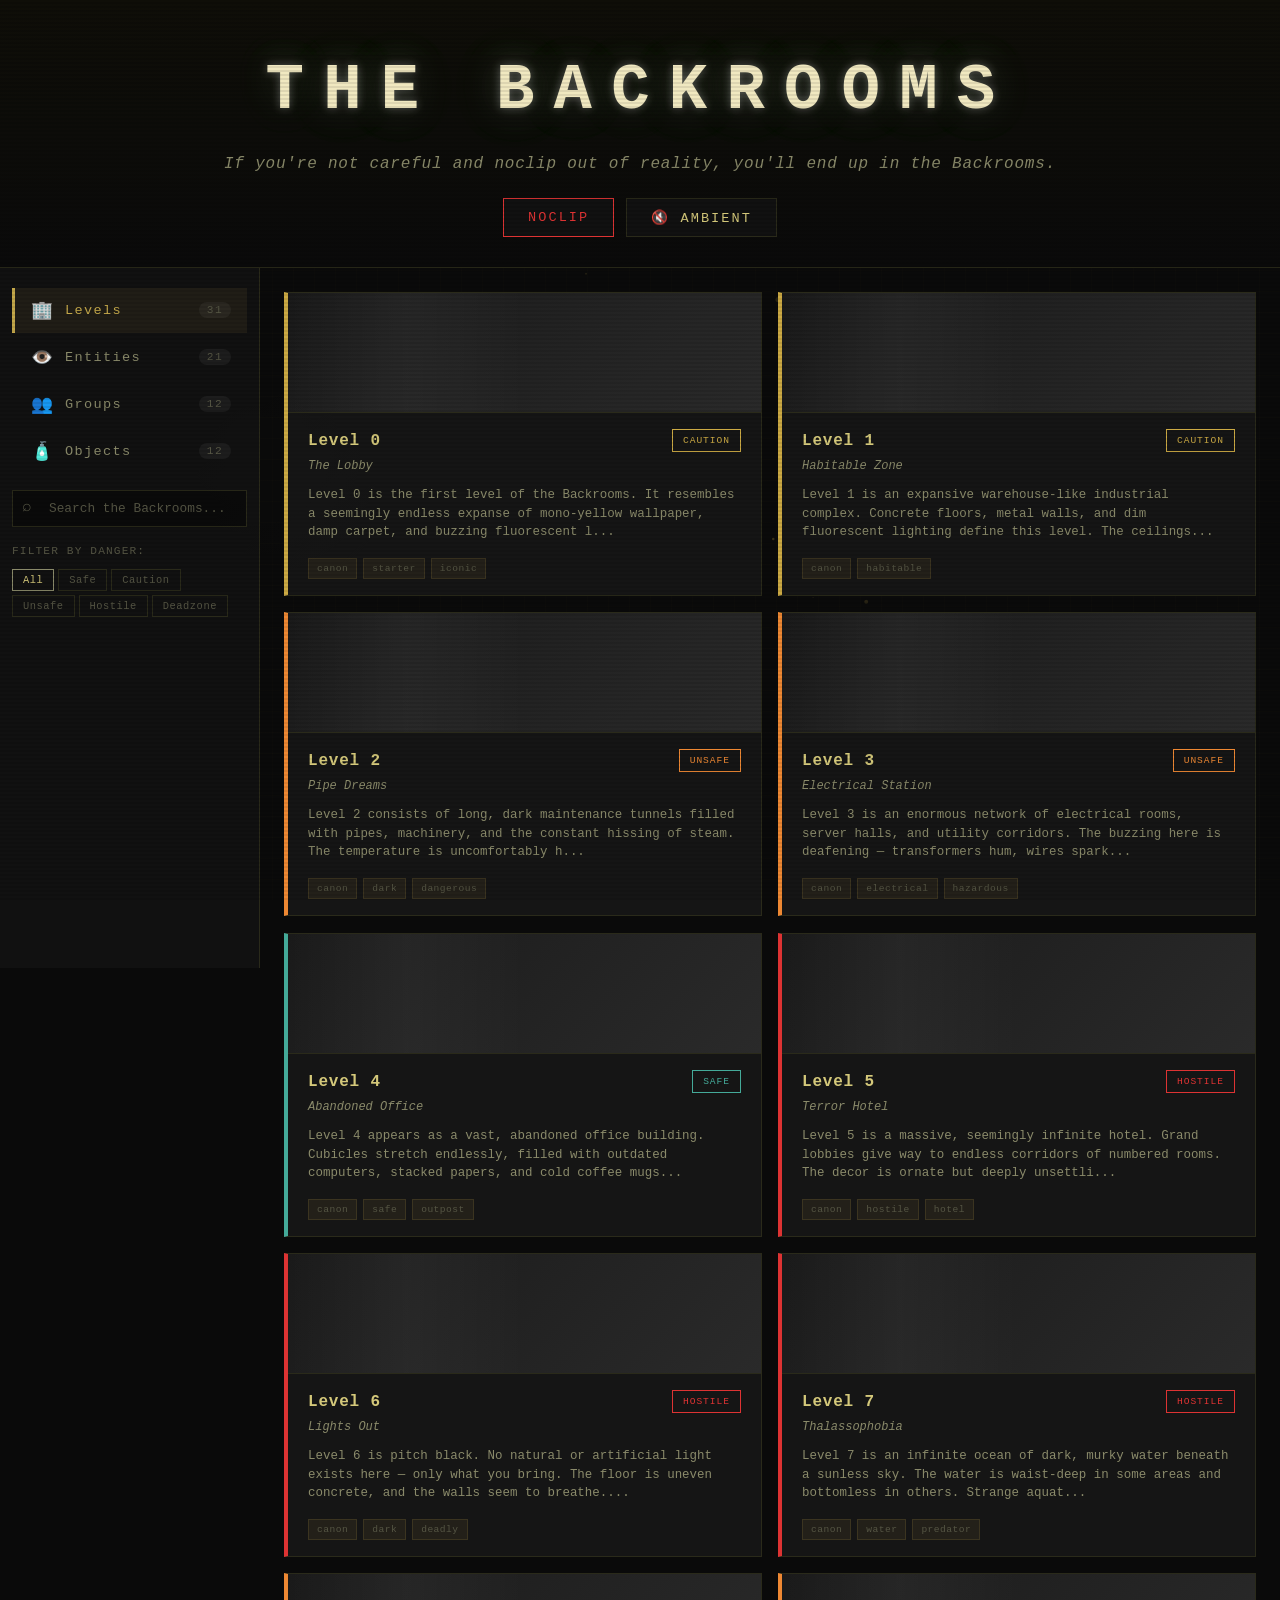
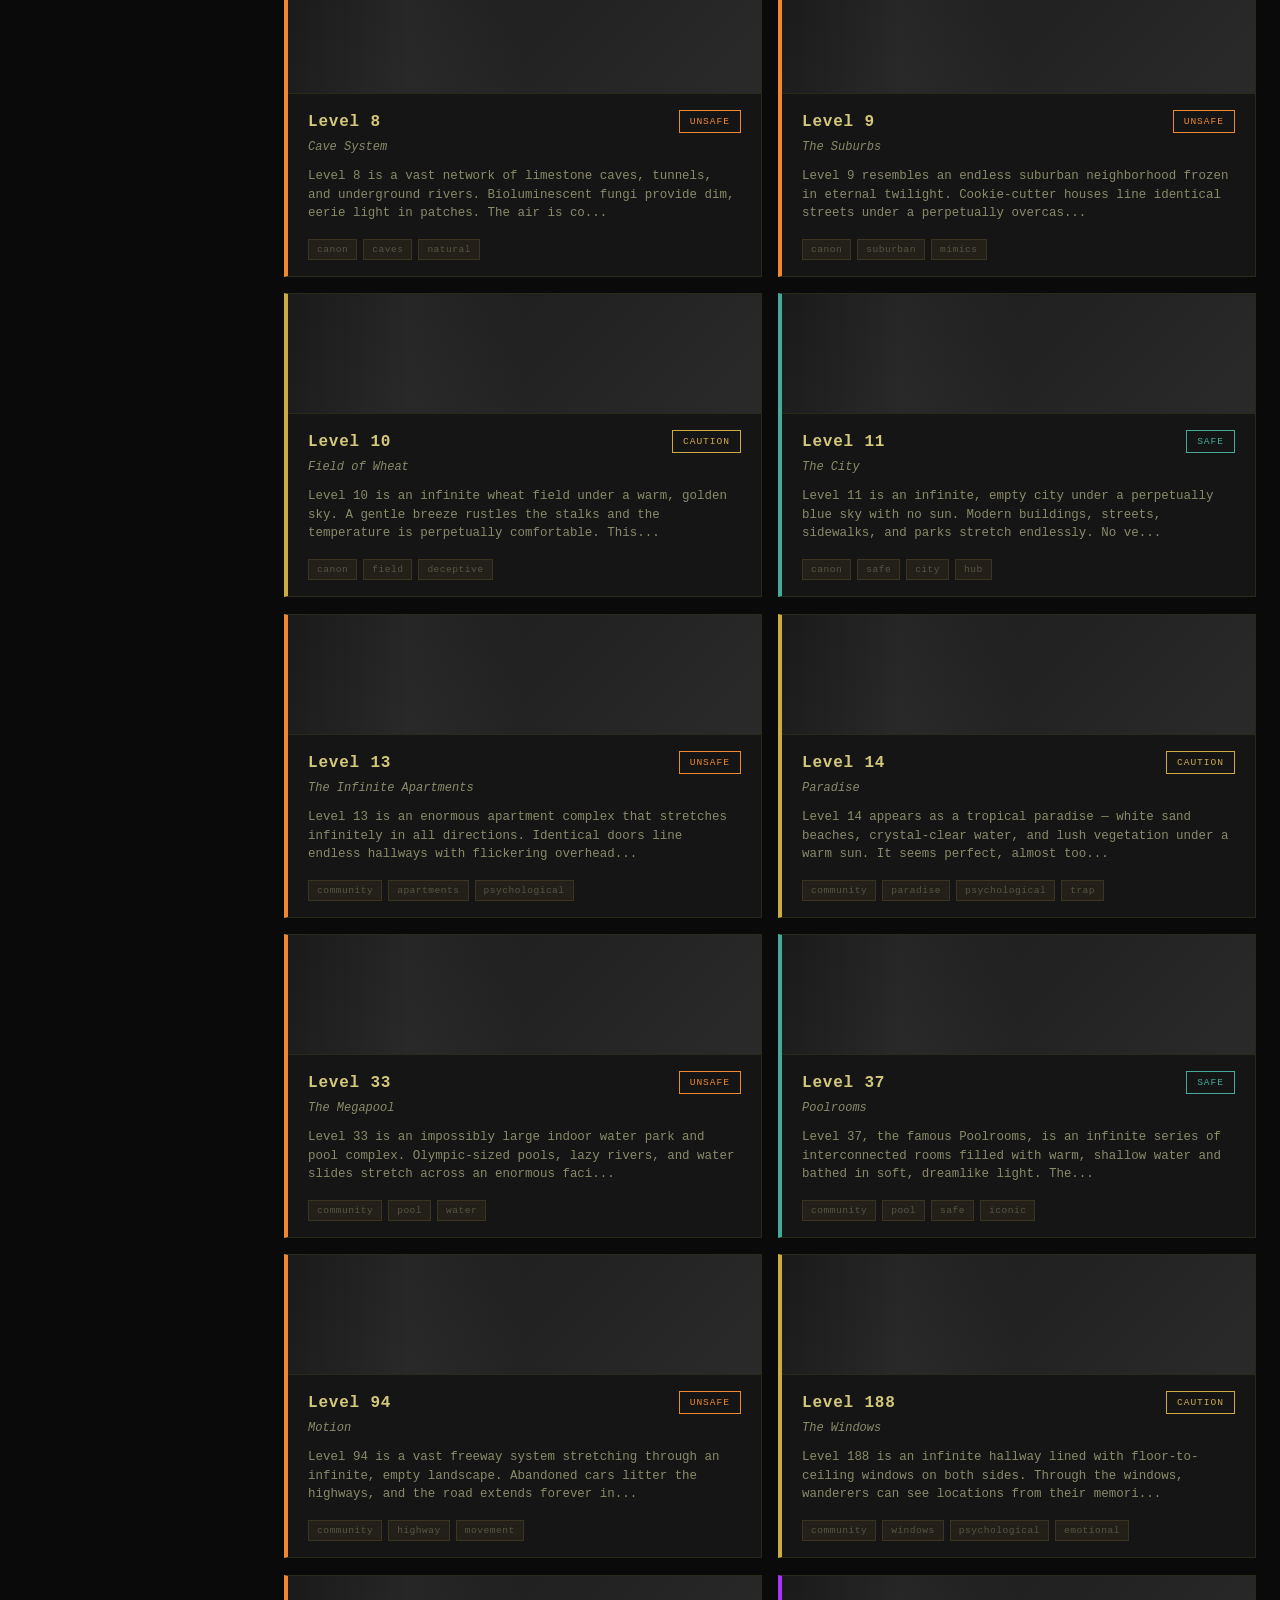
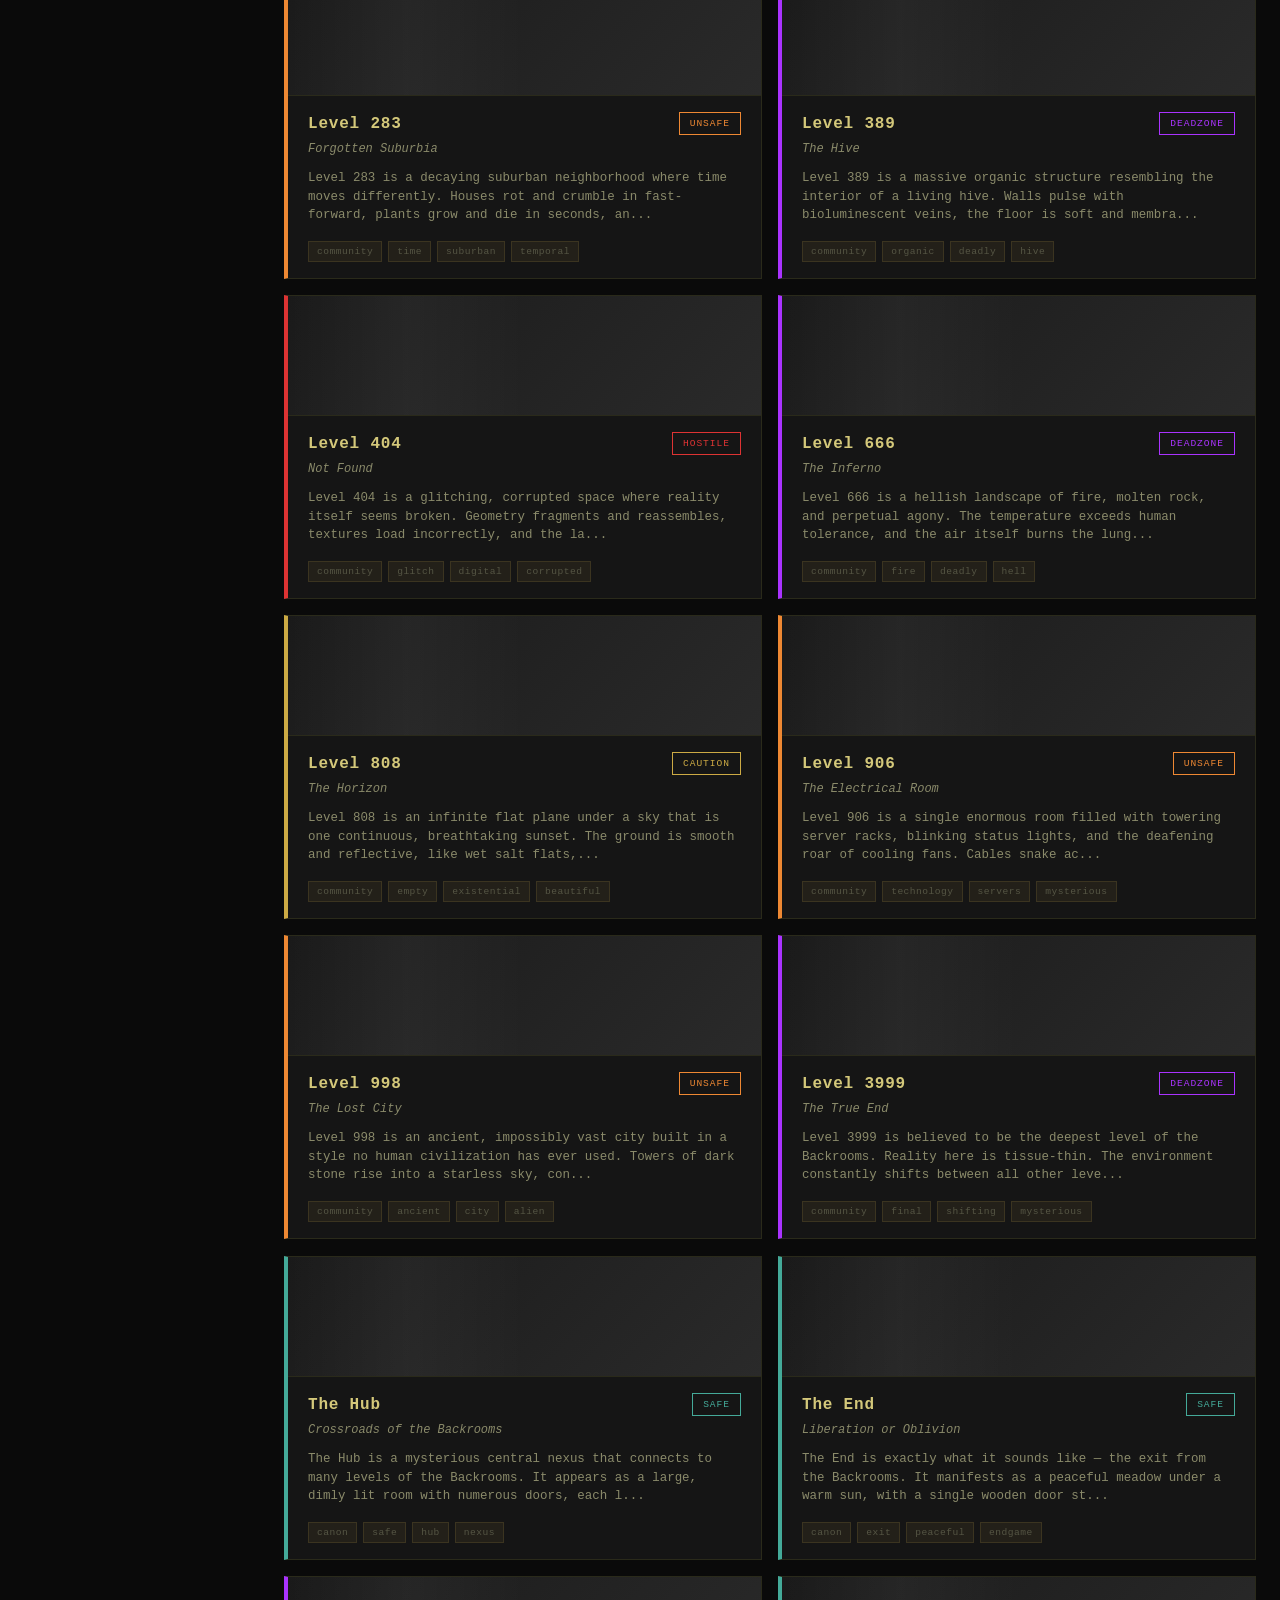
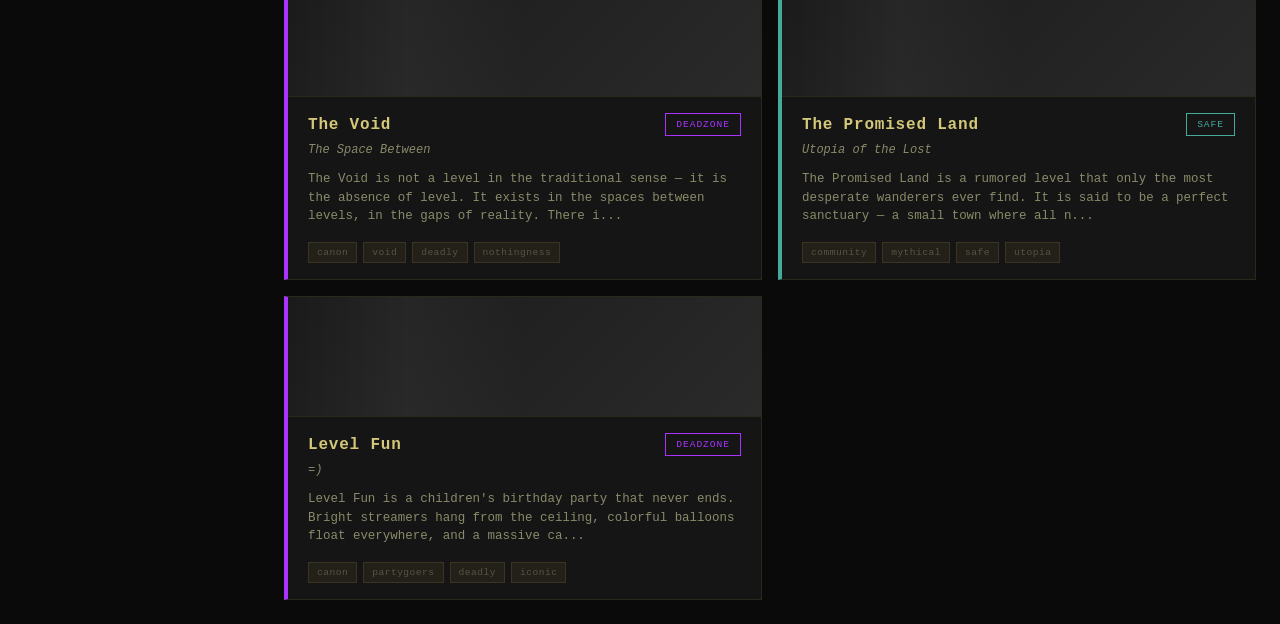
==== index.html @ 87005c2a "Add files via upload" ====
<!DOCTYPE html>
<html lang="en">
<head>
  <meta charset="UTF-8">
  <meta name="viewport" content="width=device-width, initial-scale=1.0">
  <title>THE BACKROOMS — Interactive Lore Archive</title>
  <link rel="stylesheet" href="styles.css">
  <link rel="icon" href="data:image/svg+xml,<svg xmlns='http://www.w3.org/2000/svg' viewBox='0 0 100 100'><text y='.9em' font-size='90'>🚪</text></svg>">
</head>
<body>

  <!-- VHS Overlay -->
  <div id="vhs-overlay">
    <div class="scanlines"></div>
    <div class="vhs-noise"></div>
  </div>

  <!-- Dust Particle Canvas -->
  <canvas id="dust-canvas"></canvas>

  <!-- Header -->
  <header id="main-header">
    <div class="header-content">
      <h1 class="flicker glitch-text" data-text="THE BACKROOMS">THE BACKROOMS</h1>
      <p class="subtitle">If you're not careful and noclip out of reality, you'll end up in the Backrooms.</p>
      <div class="header-actions">
        <button id="noclip-btn" title="Noclip to a random level">
          <span class="btn-glitch" data-text="NOCLIP">NOCLIP</span>
        </button>
        <button id="audio-toggle" title="Toggle ambient hum">
          <span id="audio-icon">🔇</span> AMBIENT
        </button>
      </div>
    </div>
  </header>

  <!-- App Container -->
  <div id="app-container">

    <!-- Sidebar Navigation -->
    <nav id="sidebar">
      <div class="nav-tabs">
        <button class="tab-btn active" data-tab="levels">
          <span class="tab-icon">🏢</span>
          <span class="tab-label">Levels</span>
          <span class="tab-count" id="count-levels"></span>
        </button>
        <button class="tab-btn" data-tab="entities">
          <span class="tab-icon">👁️</span>
          <span class="tab-label">Entities</span>
          <span class="tab-count" id="count-entities"></span>
        </button>
        <button class="tab-btn" data-tab="groups">
          <span class="tab-icon">👥</span>
          <span class="tab-label">Groups</span>
          <span class="tab-count" id="count-groups"></span>
        </button>
        <button class="tab-btn" data-tab="objects">
          <span class="tab-icon">🧴</span>
          <span class="tab-label">Objects</span>
          <span class="tab-count" id="count-objects"></span>
        </button>
      </div>
      <div id="search-box">
        <input type="text" placeholder="Search the Backrooms..." id="search-input" autocomplete="off">
        <div class="search-icon">⌕</div>
      </div>
      <div id="danger-filter">
        <span class="filter-label">Filter by danger:</span>
        <div class="filter-buttons">
          <button class="filter-btn active" data-danger="all">All</button>
          <button class="filter-btn safe" data-danger="1">Safe</button>
          <button class="filter-btn caution" data-danger="2">Caution</button>
          <button class="filter-btn unsafe" data-danger="3">Unsafe</button>
          <button class="filter-btn hostile" data-danger="4">Hostile</button>
          <button class="filter-btn deadzone" data-danger="5">Deadzone</button>
        </div>
      </div>
    </nav>

    <!-- Main Content -->
    <main id="content">
      <div id="list-view"></div>
      <div id="detail-view" class="hidden"></div>
    </main>

  </div>

  <!-- Noclip Overlay -->
  <div id="noclip-overlay" class="hidden">
    <div class="noclip-text">NOCLIPPING...</div>
    <div class="noclip-static"></div>
  </div>

  <script src="data.js"></script>
  <script src="app.js"></script>
</body>
</html>
---- styles.css ----
/* ============================================================
   THE BACKROOMS — Interactive Lore Archive
   ============================================================ */

/* ── CSS Variables ──────────────────────────────────────────── */
:root {
  --bg-primary: #0a0a0a;
  --bg-secondary: #111111;
  --bg-card: #151515;
  --bg-card-hover: #1a1a1a;
  --text-primary: #d4c87a;
  --text-secondary: #8a8a6a;
  --text-muted: #555544;
  --accent: #c4a84a;
  --accent-glow: #c4f0c4;
  --border: #2a2a1a;
  --danger-safe: #4a9;
  --danger-caution: #ca4;
  --danger-unsafe: #e83;
  --danger-hostile: #d33;
  --danger-deadzone: #a3f;
  --font-mono: 'Courier New', 'Lucida Console', monospace;
  --font-ui: 'Segoe UI', 'Arial', sans-serif;
  --transition-speed: 0.3s;
  --header-height: 200px;
  --sidebar-width: 260px;
}

/* ── Reset & Base ───────────────────────────────────────────── */
*, *::before, *::after {
  box-sizing: border-box;
  margin: 0;
  padding: 0;
}

html {
  scroll-behavior: smooth;
}

body {
  font-family: var(--font-mono);
  background-color: var(--bg-primary);
  color: var(--text-primary);
  min-height: 100vh;
  overflow-x: hidden;
  line-height: 1.6;
}

/* Wallpaper texture overlay */
body::before {
  content: '';
  position: fixed;
  inset: 0;
  background:
    repeating-linear-gradient(
      0deg,
      transparent,
      transparent 20px,
      rgba(196, 168, 74, 0.015) 20px,
      rgba(196, 168, 74, 0.015) 21px
    ),
    repeating-linear-gradient(
      90deg,
      transparent,
      transparent 20px,
      rgba(196, 168, 74, 0.015) 20px,
      rgba(196, 168, 74, 0.015) 21px
    );
  pointer-events: none;
  z-index: 0;
}

::selection {
  background: var(--accent);
  color: var(--bg-primary);
}

::-webkit-scrollbar {
  width: 8px;
}
::-webkit-scrollbar-track {
  background: var(--bg-primary);
}
::-webkit-scrollbar-thumb {
  background: var(--border);
  border-radius: 4px;
}
::-webkit-scrollbar-thumb:hover {
  background: var(--text-muted);
}

/* ── VHS Overlay ────────────────────────────────────────────── */
#vhs-overlay {
  position: fixed;
  inset: 0;
  z-index: 9999;
  pointer-events: none;
}

.scanlines {
  position: absolute;
  inset: 0;
  background: repeating-linear-gradient(
    transparent 0px,
    transparent 2px,
    rgba(0, 0, 0, 0.08) 2px,
    rgba(0, 0, 0, 0.08) 4px
  );
  animation: scanline-scroll 10s linear infinite;
}

@keyframes scanline-scroll {
  0% { transform: translateY(0); }
  100% { transform: translateY(4px); }
}

.vhs-noise {
  position: absolute;
  inset: 0;
  opacity: 0.03;
  background-image:
    radial-gradient(circle at 20% 50%, rgba(255,255,255,0.1) 0%, transparent 50%),
    radial-gradient(circle at 80% 20%, rgba(255,255,255,0.08) 0%, transparent 40%),
    radial-gradient(circle at 40% 80%, rgba(255,255,255,0.06) 0%, transparent 60%);
  animation: vhs-flicker 0.15s infinite alternate;
}

@keyframes vhs-flicker {
  0% { opacity: 0.02; }
  50% { opacity: 0.04; }
  100% { opacity: 0.015; }
}

/* ── Dust Particle Canvas ───────────────────────────────────── */
#dust-canvas {
  position: fixed;
  inset: 0;
  z-index: 2;
  pointer-events: none;
  width: 100vw;
  height: 100vh;
}

/* ── Header ─────────────────────────────────────────────────── */
#main-header {
  position: relative;
  z-index: 10;
  padding: 40px 30px 30px;
  text-align: center;
  background: linear-gradient(180deg, #0f0e08 0%, var(--bg-primary) 100%);
  border-bottom: 1px solid var(--border);
}

.header-content {
  max-width: 900px;
  margin: 0 auto;
}

#main-header h1 {
  font-family: var(--font-mono);
  font-size: clamp(2rem, 6vw, 4rem);
  font-weight: 900;
  letter-spacing: 0.3em;
  color: #f0e8c0;
  text-shadow:
    0 0 10px rgba(255, 255, 255, 0.3),
    0 0 40px rgba(196, 240, 196, 0.2),
    0 0 80px rgba(136, 255, 136, 0.1);
  margin-bottom: 10px;
  position: relative;
}

/* Fluorescent flicker */
.flicker {
  animation: fluorescent-flicker 4s infinite;
}

@keyframes fluorescent-flicker {
  0%, 19%, 21%, 23%, 25%, 54%, 56%, 100% { opacity: 1; }
  20%, 24%, 55% { opacity: 0.7; }
}

/* Glitch text effect */
.glitch-text::before,
.glitch-text::after {
  content: attr(data-text);
  position: absolute;
  left: 0;
  top: 0;
  width: 100%;
  overflow: hidden;
  pointer-events: none;
}

.glitch-text::before {
  color: #ff0040;
  animation: glitch-1 3s infinite linear alternate-reverse;
  clip-path: inset(0 0 85% 0);
}

.glitch-text::after {
  color: #00ffff;
  animation: glitch-2 2.5s infinite linear alternate-reverse;
  clip-path: inset(85% 0 0 0);
}

@keyframes glitch-1 {
  0%, 95% { transform: translateX(0); }
  96% { transform: translateX(-3px); }
  97% { transform: translateX(2px); }
  98% { transform: translateX(-1px); }
  99% { transform: translateX(3px); }
  100% { transform: translateX(0); }
}

@keyframes glitch-2 {
  0%, 95% { transform: translateX(0); }
  96% { transform: translateX(3px); }
  97% { transform: translateX(-2px); }
  98% { transform: translateX(1px); }
  99% { transform: translateX(-3px); }
  100% { transform: translateX(0); }
}

.subtitle {
  font-size: clamp(0.75rem, 2vw, 1rem);
  color: var(--text-secondary);
  font-style: italic;
  margin-bottom: 20px;
  letter-spacing: 0.05em;
}

.header-actions {
  display: flex;
  gap: 12px;
  justify-content: center;
  flex-wrap: wrap;
}

.header-actions button {
  font-family: var(--font-mono);
  font-size: 0.85rem;
  padding: 10px 24px;
  border: 1px solid var(--border);
  background: var(--bg-secondary);
  color: var(--text-primary);
  cursor: pointer;
  letter-spacing: 0.15em;
  transition: all var(--transition-speed);
  position: relative;
  overflow: hidden;
}

.header-actions button:hover {
  border-color: var(--accent);
  background: rgba(196, 168, 74, 0.1);
  text-shadow: 0 0 8px var(--accent);
}

#noclip-btn {
  border-color: var(--danger-hostile) !important;
  color: var(--danger-hostile) !important;
}

#noclip-btn:hover {
  background: rgba(221, 51, 51, 0.15) !important;
  text-shadow: 0 0 12px var(--danger-hostile) !important;
  box-shadow: 0 0 20px rgba(221, 51, 51, 0.2);
}

.btn-glitch {
  position: relative;
  display: inline-block;
}

#audio-toggle.active {
  border-color: var(--accent-glow);
  color: var(--accent-glow);
}

/* ── App Container ──────────────────────────────────────────── */
#app-container {
  display: flex;
  position: relative;
  z-index: 5;
  min-height: calc(100vh - var(--header-height));
}

/* ── Sidebar ────────────────────────────────────────────────── */
#sidebar {
  width: var(--sidebar-width);
  min-width: var(--sidebar-width);
  background: var(--bg-secondary);
  border-right: 1px solid var(--border);
  padding: 20px 0;
  position: sticky;
  top: 0;
  height: calc(100vh - var(--header-height));
  overflow-y: auto;
  display: flex;
  flex-direction: column;
  gap: 16px;
}

.nav-tabs {
  display: flex;
  flex-direction: column;
  gap: 2px;
  padding: 0 12px;
}

.tab-btn {
  display: flex;
  align-items: center;
  gap: 10px;
  width: 100%;
  padding: 12px 16px;
  border: none;
  background: transparent;
  color: var(--text-secondary);
  font-family: var(--font-mono);
  font-size: 0.85rem;
  cursor: pointer;
  letter-spacing: 0.1em;
  transition: all var(--transition-speed);
  border-left: 3px solid transparent;
  text-align: left;
}

.tab-btn:hover {
  color: var(--text-primary);
  background: rgba(196, 168, 74, 0.05);
}

.tab-btn.active {
  color: var(--accent);
  border-left-color: var(--accent);
  background: rgba(196, 168, 74, 0.08);
}

.tab-icon {
  font-size: 1.1rem;
  width: 24px;
  text-align: center;
}

.tab-label {
  flex: 1;
}

.tab-count {
  font-size: 0.7rem;
  color: var(--text-muted);
  background: rgba(255, 255, 255, 0.05);
  padding: 2px 8px;
  border-radius: 10px;
}

/* Search */
#search-box {
  position: relative;
  padding: 0 12px;
}

#search-input {
  width: 100%;
  padding: 10px 14px 10px 36px;
  background: var(--bg-primary);
  border: 1px solid var(--border);
  color: var(--text-primary);
  font-family: var(--font-mono);
  font-size: 0.8rem;
  outline: none;
  transition: border-color var(--transition-speed);
}

#search-input::placeholder {
  color: var(--text-muted);
}

#search-input:focus {
  border-color: var(--accent);
}

.search-icon {
  position: absolute;
  left: 22px;
  top: 50%;
  transform: translateY(-50%);
  color: var(--text-muted);
  font-size: 1rem;
  pointer-events: none;
}

/* Danger Filter */
#danger-filter {
  padding: 0 12px;
}

.filter-label {
  display: block;
  font-size: 0.7rem;
  color: var(--text-muted);
  margin-bottom: 8px;
  letter-spacing: 0.1em;
  text-transform: uppercase;
}

.filter-buttons {
  display: flex;
  flex-wrap: wrap;
  gap: 4px;
}

.filter-btn {
  padding: 4px 10px;
  border: 1px solid var(--border);
  background: transparent;
  color: var(--text-muted);
  font-family: var(--font-mono);
  font-size: 0.65rem;
  cursor: pointer;
  letter-spacing: 0.05em;
  transition: all var(--transition-speed);
}

.filter-btn:hover, .filter-btn.active {
  color: var(--text-primary);
  border-color: var(--text-secondary);
}

.filter-btn.safe.active, .filter-btn.safe:hover { border-color: var(--danger-safe); color: var(--danger-safe); }
.filter-btn.caution.active, .filter-btn.caution:hover { border-color: var(--danger-caution); color: var(--danger-caution); }
.filter-btn.unsafe.active, .filter-btn.unsafe:hover { border-color: var(--danger-unsafe); color: var(--danger-unsafe); }
.filter-btn.hostile.active, .filter-btn.hostile:hover { border-color: var(--danger-hostile); color: var(--danger-hostile); }
.filter-btn.deadzone.active, .filter-btn.deadzone:hover { border-color: var(--danger-deadzone); color: var(--danger-deadzone); }

/* ── Main Content ───────────────────────────────────────────── */
#content {
  flex: 1;
  padding: 24px;
  position: relative;
  min-height: calc(100vh - var(--header-height));
}

/* ── List View (Card Grid) ──────────────────────────────────── */
#list-view {
  display: grid;
  grid-template-columns: repeat(auto-fill, minmax(320px, 1fr));
  gap: 16px;
  animation: fadeIn 0.4s ease;
}

@keyframes fadeIn {
  from { opacity: 0; transform: translateY(10px); }
  to { opacity: 1; transform: translateY(0); }
}

/* ── Cards ──────────────────────────────────────────────────── */
.card {
  background: var(--bg-card);
  border: 1px solid var(--border);
  border-left: 4px solid var(--card-danger-color, var(--text-muted));
  padding: 0;
  cursor: pointer;
  transition: all var(--transition-speed);
  position: relative;
  overflow: hidden;
}

.card .card-header,
.card .card-excerpt,
.card .card-tags {
  padding-left: 20px;
  padding-right: 20px;
}

.card .card-header {
  padding-top: 16px;
}

.card .card-tags {
  padding-bottom: 16px;
}

.card .card-excerpt {
  padding-bottom: 4px;
}

/* When card has no tags, excerpt needs bottom padding */
.card .card-excerpt:last-child {
  padding-bottom: 16px;
}

.card::before {
  content: '';
  position: absolute;
  inset: 0;
  background: linear-gradient(135deg, rgba(196,168,74,0.03) 0%, transparent 50%);
  opacity: 0;
  transition: opacity var(--transition-speed);
}

.card:hover {
  background: var(--bg-card-hover);
  border-color: var(--card-danger-color, var(--text-muted));
  transform: translateY(-2px);
  box-shadow: 0 4px 20px rgba(0, 0, 0, 0.4);
}

.card:hover::before {
  opacity: 1;
}

/* Card corruption hover effect */
.card:hover .card-title {
  animation: text-corrupt 0.3s steps(2);
}

@keyframes text-corrupt {
  0%, 100% { transform: none; filter: none; }
  25% { transform: translateX(2px); filter: hue-rotate(90deg); }
  50% { transform: translateX(-1px); filter: hue-rotate(180deg); }
  75% { transform: translateX(1px); filter: hue-rotate(270deg); }
}

.card-header {
  display: flex;
  justify-content: space-between;
  align-items: flex-start;
  margin-bottom: 10px;
  gap: 10px;
}

.card-title {
  font-size: 1rem;
  font-weight: bold;
  color: var(--text-primary);
  letter-spacing: 0.05em;
}

.card-subtitle {
  font-size: 0.75rem;
  color: var(--text-secondary);
  margin-top: 2px;
  font-style: italic;
}

.danger-badge {
  font-size: 0.6rem;
  padding: 3px 10px;
  border: 1px solid;
  letter-spacing: 0.1em;
  text-transform: uppercase;
  white-space: nowrap;
  font-family: var(--font-mono);
}

.danger-1 .danger-badge, .badge-safe { border-color: var(--danger-safe); color: var(--danger-safe); }
.danger-2 .danger-badge, .badge-caution { border-color: var(--danger-caution); color: var(--danger-caution); }
.danger-3 .danger-badge, .badge-unsafe { border-color: var(--danger-unsafe); color: var(--danger-unsafe); }
.danger-4 .danger-badge, .badge-hostile { border-color: var(--danger-hostile); color: var(--danger-hostile); }
.danger-5 .danger-badge, .badge-deadzone { border-color: var(--danger-deadzone); color: var(--danger-deadzone); }

.card-excerpt {
  font-size: 0.78rem;
  color: var(--text-secondary);
  line-height: 1.5;
  display: -webkit-box;
  -webkit-line-clamp: 3;
  -webkit-box-orient: vertical;
  overflow: hidden;
}

.card-tags {
  display: flex;
  flex-wrap: wrap;
  gap: 6px;
  margin-top: 12px;
}

.tag {
  font-size: 0.6rem;
  padding: 2px 8px;
  background: rgba(196, 168, 74, 0.08);
  color: var(--text-muted);
  border: 1px solid rgba(196, 168, 74, 0.15);
  letter-spacing: 0.05em;
}

/* Card danger color variables */
.card.danger-1 { --card-danger-color: var(--danger-safe); }
.card.danger-2 { --card-danger-color: var(--danger-caution); }
.card.danger-3 { --card-danger-color: var(--danger-unsafe); }
.card.danger-4 { --card-danger-color: var(--danger-hostile); }
.card.danger-5 { --card-danger-color: var(--danger-deadzone); }

/* ── Detail View ────────────────────────────────────────────── */
#detail-view {
  max-width: 800px;
  animation: fadeIn 0.4s ease;
}

.detail-back {
  display: inline-flex;
  align-items: center;
  gap: 8px;
  padding: 8px 16px;
  border: 1px solid var(--border);
  background: transparent;
  color: var(--text-secondary);
  font-family: var(--font-mono);
  font-size: 0.8rem;
  cursor: pointer;
  letter-spacing: 0.1em;
  transition: all var(--transition-speed);
  margin-bottom: 24px;
}

.detail-back:hover {
  color: var(--text-primary);
  border-color: var(--accent);
}

.detail-header {
  margin-bottom: 30px;
  padding-bottom: 20px;
  border-bottom: 1px solid var(--border);
}

.detail-title {
  font-size: clamp(1.5rem, 4vw, 2.5rem);
  font-weight: 900;
  letter-spacing: 0.1em;
  color: #f0e8c0;
  text-shadow: 0 0 20px rgba(196, 168, 74, 0.3);
  margin-bottom: 4px;
}

.detail-subtitle {
  font-size: 1.1rem;
  color: var(--text-secondary);
  font-style: italic;
  margin-bottom: 12px;
}

.detail-meta {
  display: flex;
  flex-wrap: wrap;
  gap: 12px;
  align-items: center;
}

.detail-danger-bar {
  height: 4px;
  border-radius: 2px;
  margin-top: 16px;
  transition: width 0.6s ease;
}

.detail-danger-bar.danger-1 { width: 20%; background: var(--danger-safe); box-shadow: 0 0 10px var(--danger-safe); }
.detail-danger-bar.danger-2 { width: 40%; background: var(--danger-caution); box-shadow: 0 0 10px var(--danger-caution); }
.detail-danger-bar.danger-3 { width: 60%; background: var(--danger-unsafe); box-shadow: 0 0 10px var(--danger-unsafe); }
.detail-danger-bar.danger-4 { width: 80%; background: var(--danger-hostile); box-shadow: 0 0 10px var(--danger-hostile); }
.detail-danger-bar.danger-5 { width: 100%; background: var(--danger-deadzone); box-shadow: 0 0 10px var(--danger-deadzone); }

.detail-section {
  margin-bottom: 28px;
}

.detail-section-title {
  font-size: 0.8rem;
  color: var(--accent);
  letter-spacing: 0.2em;
  text-transform: uppercase;
  margin-bottom: 12px;
  padding-bottom: 6px;
  border-bottom: 1px solid rgba(196, 168, 74, 0.2);
}

.detail-description {
  font-size: 0.9rem;
  line-height: 1.8;
  color: var(--text-primary);
}

.detail-tips {
  list-style: none;
  padding: 0;
}

.detail-tips li {
  padding: 8px 0 8px 24px;
  position: relative;
  font-size: 0.85rem;
  color: var(--text-secondary);
  border-bottom: 1px solid rgba(42, 42, 26, 0.5);
}

.detail-tips li:last-child {
  border-bottom: none;
}

.detail-tips li::before {
  content: '>';
  position: absolute;
  left: 6px;
  color: var(--accent);
  font-weight: bold;
}

/* Connection chips */
.connection-list {
  display: flex;
  flex-wrap: wrap;
  gap: 8px;
}

.connection-chip {
  padding: 6px 16px;
  border: 1px solid var(--border);
  background: rgba(196, 168, 74, 0.05);
  color: var(--text-primary);
  font-family: var(--font-mono);
  font-size: 0.78rem;
  cursor: pointer;
  transition: all var(--transition-speed);
  letter-spacing: 0.05em;
}

.connection-chip:hover {
  border-color: var(--accent);
  background: rgba(196, 168, 74, 0.15);
  text-shadow: 0 0 8px var(--accent);
  transform: translateY(-1px);
}

/* Connection mini-map */
.connection-map {
  position: relative;
  width: 100%;
  height: 280px;
  margin-top: 12px;
  background: rgba(10, 10, 10, 0.6);
  border: 1px solid var(--border);
  overflow: hidden;
}

.connection-map svg {
  width: 100%;
  height: 100%;
}

/* Group alignment badge */
.alignment-badge {
  padding: 3px 10px;
  border: 1px solid;
  font-size: 0.7rem;
  letter-spacing: 0.1em;
  text-transform: uppercase;
  font-family: var(--font-mono);
}

.alignment-friendly { border-color: var(--danger-safe); color: var(--danger-safe); }
.alignment-neutral { border-color: var(--danger-caution); color: var(--danger-caution); }
.alignment-hostile { border-color: var(--danger-hostile); color: var(--danger-hostile); }

/* ── Glitch Transition ──────────────────────────────────────── */
.glitch-transition {
  animation: page-glitch 0.35s ease;
}

@keyframes page-glitch {
  0% { opacity: 1; filter: none; transform: none; }
  15% { opacity: 0.8; filter: hue-rotate(90deg) saturate(2); transform: translateX(3px); }
  30% { opacity: 0.6; filter: invert(0.1); transform: translateX(-5px) skewX(-2deg); clip-path: inset(10% 0 30% 0); }
  45% { opacity: 0.5; filter: hue-rotate(180deg); transform: translateX(2px); clip-path: inset(40% 0 10% 0); }
  60% { opacity: 0.7; filter: saturate(3); transform: translateX(-2px) skewX(1deg); clip-path: inset(5% 0 60% 0); }
  80% { opacity: 0.9; filter: none; transform: translateX(1px); clip-path: inset(0); }
  100% { opacity: 1; filter: none; transform: none; clip-path: inset(0); }
}

/* ── Noclip Overlay ─────────────────────────────────────────── */
#noclip-overlay {
  position: fixed;
  inset: 0;
  z-index: 10000;
  background: #000;
  display: flex;
  align-items: center;
  justify-content: center;
  flex-direction: column;
}

#noclip-overlay.hidden {
  display: none;
}

#noclip-overlay.active {
  animation: noclip-sequence 1.5s ease forwards;
}

@keyframes noclip-sequence {
  0% { background: transparent; }
  5% { background: rgba(255, 255, 255, 0.8); }
  10% { background: rgba(0, 0, 0, 0.9); }
  20% { background: #000; }
  80% { background: #000; }
  100% { background: transparent; }
}

.noclip-text {
  font-family: var(--font-mono);
  font-size: 2rem;
  color: var(--danger-hostile);
  letter-spacing: 0.3em;
  animation: noclip-text-glitch 0.1s infinite;
  text-shadow: 0 0 20px var(--danger-hostile);
}

@keyframes noclip-text-glitch {
  0% { transform: translate(0, 0) skewX(0deg); }
  25% { transform: translate(3px, -2px) skewX(-2deg); }
  50% { transform: translate(-2px, 1px) skewX(1deg); }
  75% { transform: translate(1px, 3px) skewX(-1deg); }
  100% { transform: translate(-3px, -1px) skewX(2deg); }
}

.noclip-static {
  position: absolute;
  inset: 0;
  opacity: 0.3;
  background-size: 4px 4px;
  background-image:
    radial-gradient(rgba(255,255,255,0.15) 1px, transparent 1px),
    radial-gradient(rgba(255,255,255,0.1) 1px, transparent 1px);
  background-position: 0 0, 2px 2px;
  animation: static-move 0.05s infinite;
}

@keyframes static-move {
  0% { transform: translate(0, 0); }
  25% { transform: translate(-1px, 2px); }
  50% { transform: translate(2px, -1px); }
  75% { transform: translate(-2px, -2px); }
  100% { transform: translate(1px, 1px); }
}

/* ── Empty / No Results ─────────────────────────────────────── */
.empty-state {
  text-align: center;
  padding: 60px 20px;
  color: var(--text-muted);
}

.empty-state-icon {
  font-size: 3rem;
  margin-bottom: 16px;
  opacity: 0.5;
}

.empty-state-text {
  font-size: 0.9rem;
  letter-spacing: 0.1em;
}

/* ── Hidden utility ─────────────────────────────────────────── */
.hidden {
  display: none !important;
}

/* ── Card entrance animation ────────────────────────────────── */
.card {
  animation: card-enter 0.4s ease both;
}

.card:nth-child(1) { animation-delay: 0.02s; }
.card:nth-child(2) { animation-delay: 0.04s; }
.card:nth-child(3) { animation-delay: 0.06s; }
.card:nth-child(4) { animation-delay: 0.08s; }
.card:nth-child(5) { animation-delay: 0.10s; }
.card:nth-child(6) { animation-delay: 0.12s; }
.card:nth-child(7) { animation-delay: 0.14s; }
.card:nth-child(8) { animation-delay: 0.16s; }
.card:nth-child(9) { animation-delay: 0.18s; }
.card:nth-child(10) { animation-delay: 0.20s; }
.card:nth-child(n+11) { animation-delay: 0.22s; }

@keyframes card-enter {
  from {
    opacity: 0;
    transform: translateY(15px) scale(0.98);
  }
  to {
    opacity: 1;
    transform: translateY(0) scale(1);
  }
}

/* ── Environment Tag ────────────────────────────────────────── */
.env-tag {
  font-size: 0.65rem;
  padding: 2px 8px;
  border: 1px solid var(--text-muted);
  color: var(--text-muted);
  letter-spacing: 0.1em;
  font-family: var(--font-mono);
}

/* ── Visual Panels ─────────────────────────────────────────── */
.card-visual {
  height: 120px;
  width: 100%;
  border-bottom: 1px solid var(--border);
  position: relative;
  overflow: hidden;
  display: flex;
  align-items: center;
  justify-content: center;
}

.card-visual::after {
  content: '';
  position: absolute;
  top: 0;
  left: 0;
  width: 50%;
  height: 100%;
  background: linear-gradient(
    90deg,
    transparent,
    rgba(255, 255, 255, 0.04),
    transparent
  );
  animation: shimmer 6s ease-in-out infinite;
  pointer-events: none;
}

.card-visual-icon {
  font-size: 2.5rem;
  opacity: 0.6;
  text-shadow: 0 0 12px rgba(196, 168, 74, 0.5);
  filter: drop-shadow(0 0 6px rgba(196, 168, 74, 0.3));
}

.detail-visual {
  width: 100%;
  height: 250px;
  border: 1px solid var(--border);
  margin-bottom: 24px;
  position: relative;
  display: flex;
  align-items: center;
  justify-content: center;
  overflow: hidden;
}

.detail-visual::after {
  content: '';
  position: absolute;
  top: 0;
  left: 0;
  width: 50%;
  height: 100%;
  background: linear-gradient(
    90deg,
    transparent,
    rgba(255, 255, 255, 0.04),
    transparent
  );
  animation: shimmer 6s ease-in-out infinite;
  pointer-events: none;
}

.detail-visual-icon {
  font-size: 5rem;
  opacity: 0.5;
  text-shadow: 0 0 20px rgba(196, 168, 74, 0.6);
  animation: visual-float 4s ease-in-out infinite;
}

@keyframes shimmer {
  0% { transform: translateX(-100%); }
  100% { transform: translateX(100%); }
}

@keyframes visual-float {
  0%, 100% { transform: translateY(0); }
  50% { transform: translateY(-8px); }
}

/* ── Detail Additional Fields ──────────────────────────────── */
.detail-history {
  font-size: 0.9rem;
  line-height: 1.8;
  color: var(--text-primary);
  border-left: 3px solid var(--danger-caution);
  padding-left: 16px;
}

.detail-atmosphere {
  font-size: 0.9rem;
  line-height: 1.8;
  color: var(--text-primary);
  border-left: 3px solid var(--danger-deadzone);
  padding-left: 16px;
}

.detail-origin {
  font-size: 0.9rem;
  line-height: 1.8;
  color: var(--text-primary);
  border-left: 3px solid var(--danger-safe);
  padding-left: 16px;
}

/* ── Detail Info Grid ──────────────────────────────────────── */
.detail-info-grid {
  display: grid;
  grid-template-columns: 1fr 1fr;
  gap: 12px;
}

.info-item {
  background: rgba(196, 168, 74, 0.04);
  border: 1px solid var(--border);
  padding: 12px 16px;
}

.info-label {
  display: block;
  font-size: 0.65rem;
  color: var(--text-muted);
  letter-spacing: 0.15em;
  text-transform: uppercase;
  margin-bottom: 4px;
}

.info-value {
  display: block;
  font-size: 0.85rem;
  color: var(--text-primary);
}

/* ── Responsive ─────────────────────────────────────────────── */
@media (max-width: 900px) {
  #app-container {
    flex-direction: column;
  }

  #sidebar {
    width: 100%;
    min-width: 100%;
    height: auto;
    position: relative;
    flex-direction: column;
    padding: 12px 0;
    border-right: none;
    border-bottom: 1px solid var(--border);
  }

  .nav-tabs {
    flex-direction: row;
    overflow-x: auto;
    padding: 0 12px;
    gap: 4px;
  }

  .tab-btn {
    flex-direction: column;
    align-items: center;
    padding: 8px 12px;
    border-left: none;
    border-bottom: 3px solid transparent;
    white-space: nowrap;
    font-size: 0.7rem;
  }

  .tab-btn.active {
    border-left-color: transparent;
    border-bottom-color: var(--accent);
  }

  .tab-icon {
    font-size: 1.2rem;
  }

  .tab-count {
    display: none;
  }

  #content {
    padding: 16px;
  }

  #list-view {
    grid-template-columns: 1fr;
  }

  .filter-buttons {
    flex-wrap: nowrap;
    overflow-x: auto;
  }
}

@media (max-width: 480px) {
  #main-header {
    padding: 24px 16px 20px;
  }

  #main-header h1 {
    letter-spacing: 0.15em;
  }

  .detail-title {
    letter-spacing: 0.05em;
  }

  .connection-map {
    height: 200px;
  }

  .detail-visual {
    height: 200px;
  }

  .detail-visual-icon {
    font-size: 3rem;
  }

  .detail-info-grid {
    grid-template-columns: 1fr;
  }
}

/* ── Reduced motion ─────────────────────────────────────────── */
@media (prefers-reduced-motion: reduce) {
  .flicker,
  .glitch-text::before,
  .glitch-text::after,
  .scanlines,
  .vhs-noise,
  #dust-canvas {
    animation: none !important;
  }

  .card {
    animation: none !important;
  }

  .glitch-transition {
    animation: none !important;
  }

  .card-visual::after,
  .detail-visual::after,
  .detail-visual-icon {
    animation: none !important;
  }
}
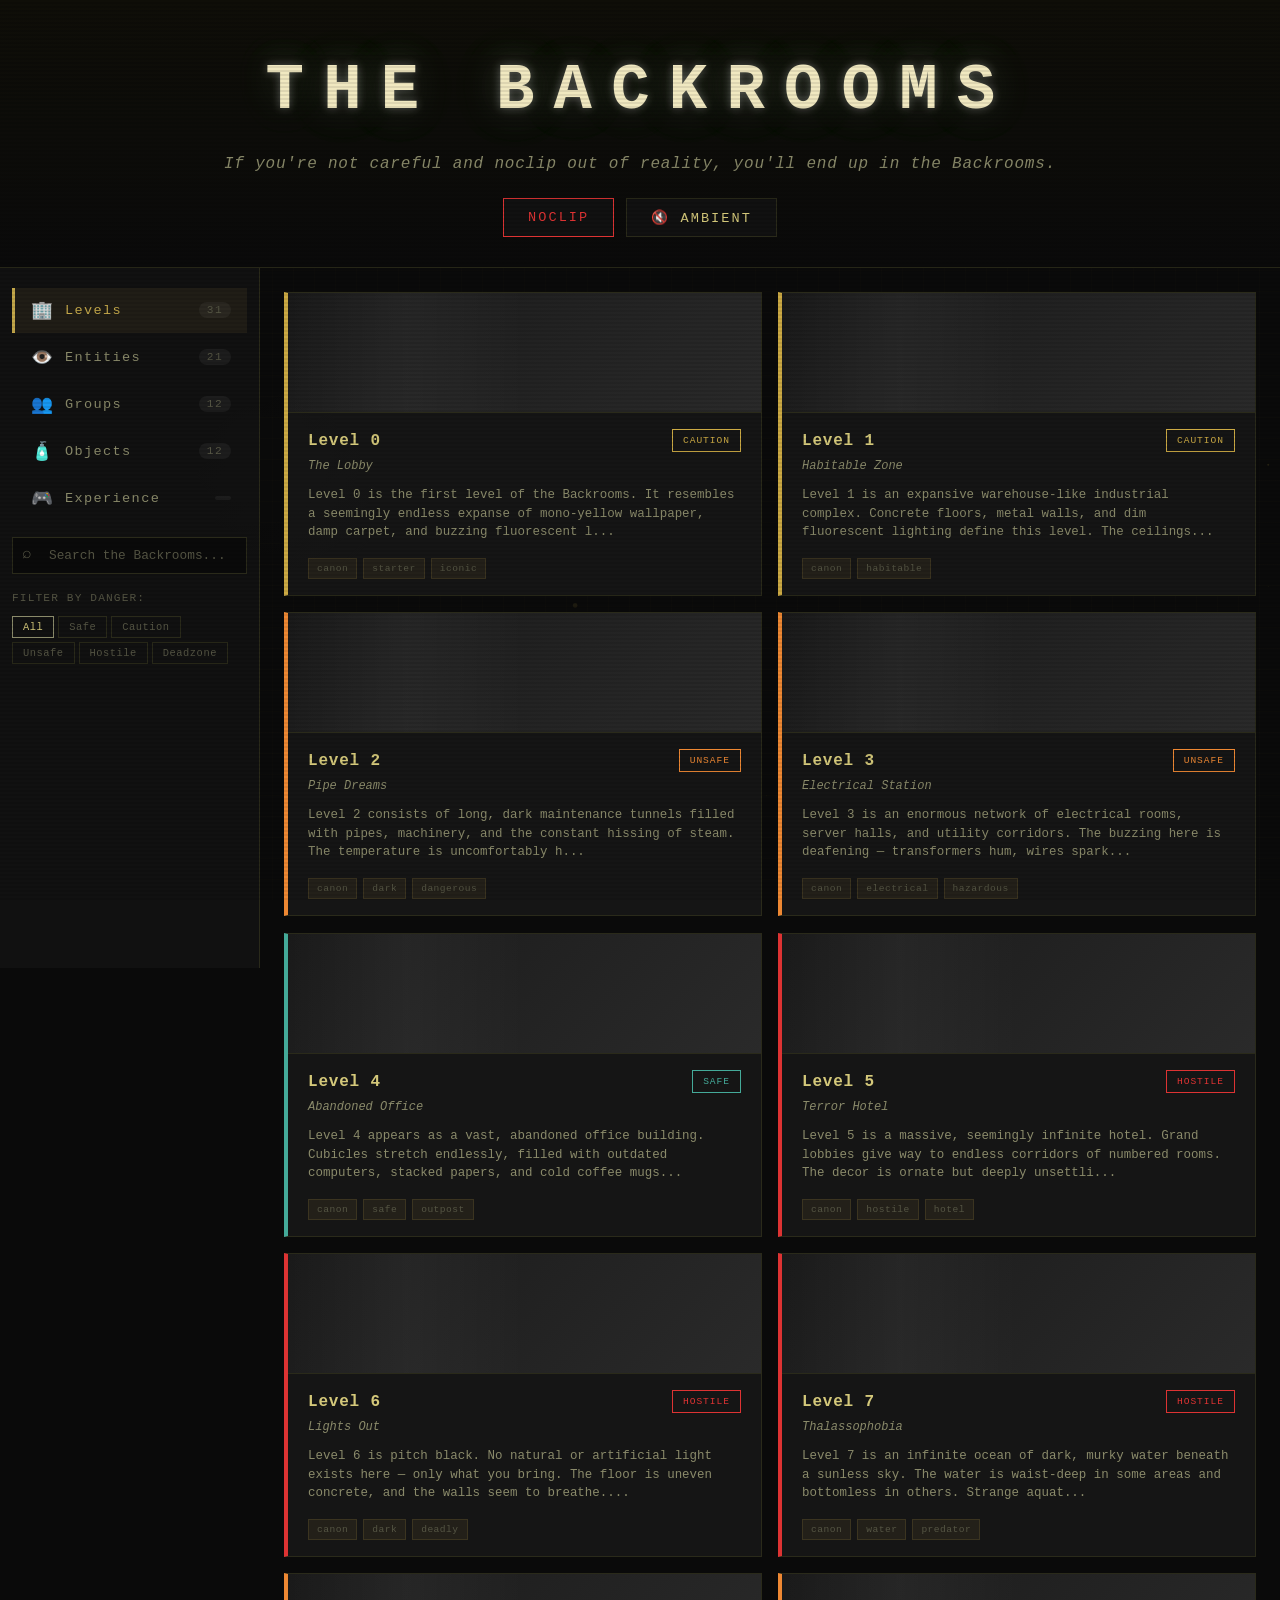
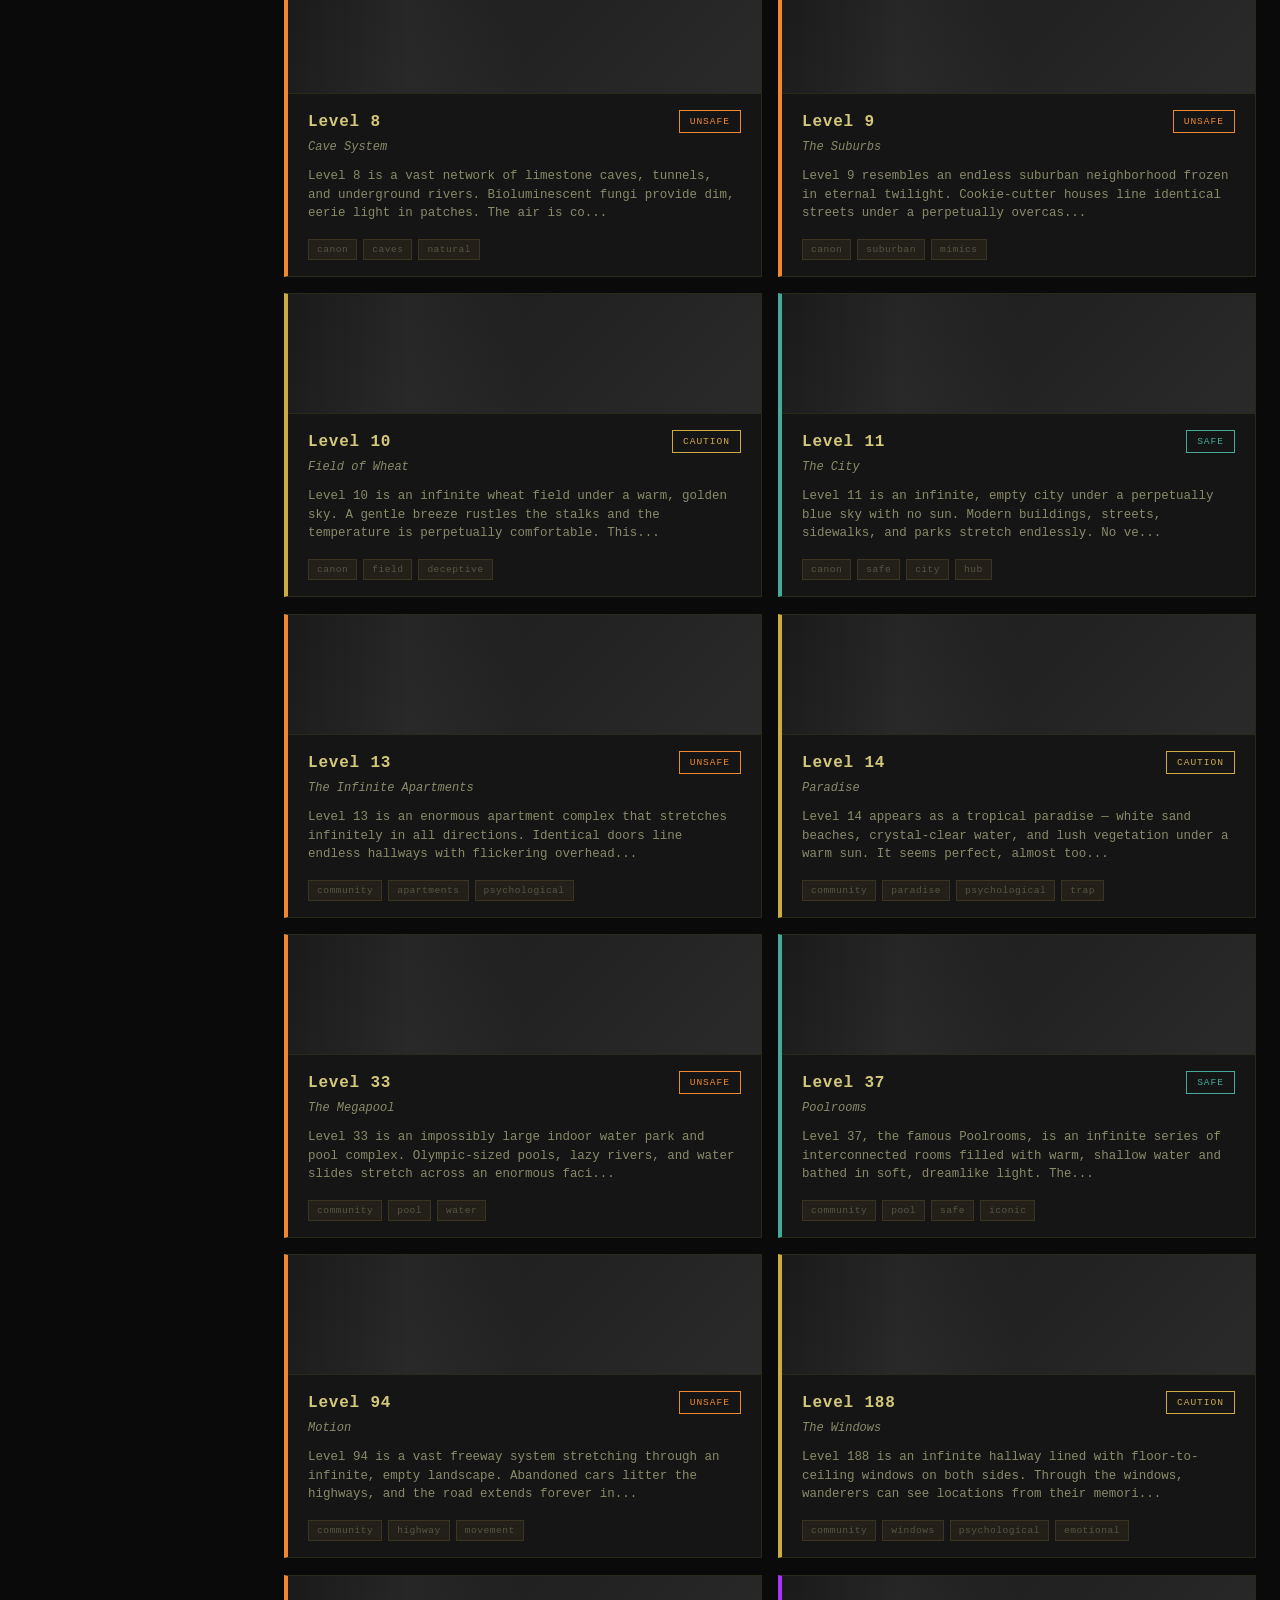
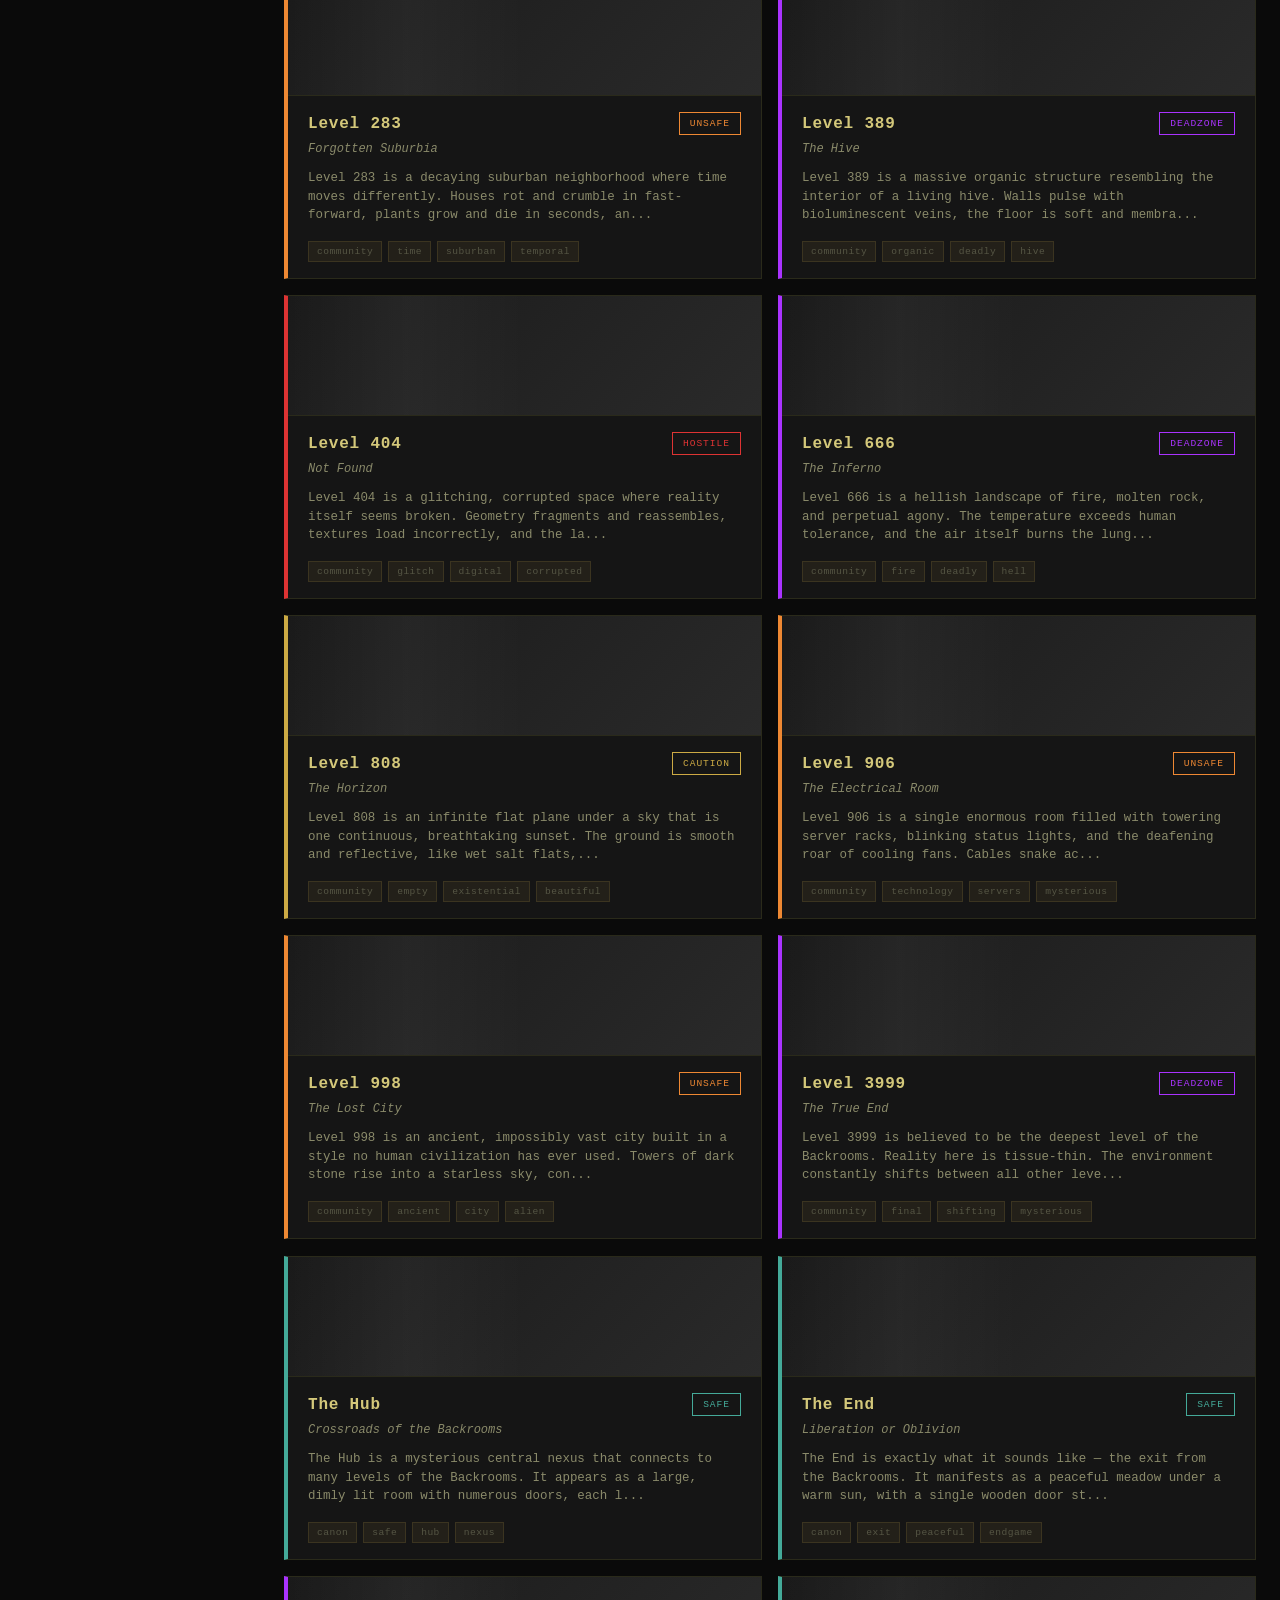
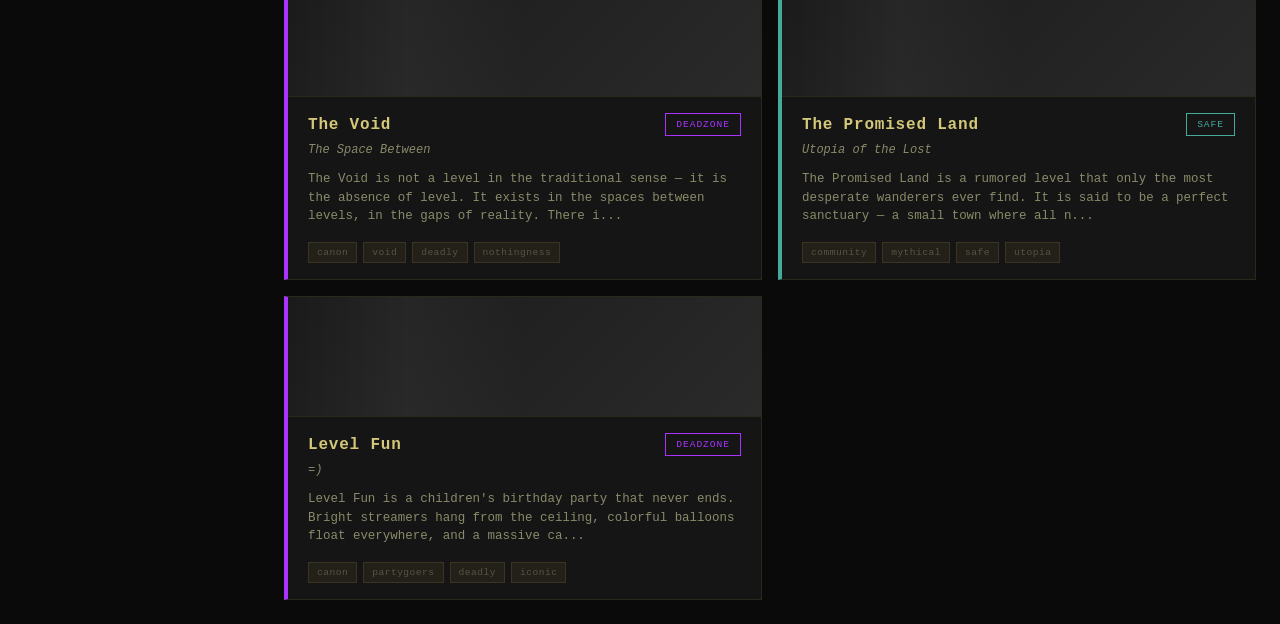
==== commit ae166771: "Add files via upload" ====
--- a/index.html
+++ b/index.html
@@ -60,6 +60,11 @@
           <span class="tab-label">Objects</span>
           <span class="tab-count" id="count-objects"></span>
         </button>
+        <button class="tab-btn" data-tab="experience">
+          <span class="tab-icon">🎮</span>
+          <span class="tab-label">Experience</span>
+          <span class="tab-count"></span>
+        </button>
       </div>
       <div id="search-box">
         <input type="text" placeholder="Search the Backrooms..." id="search-input" autocomplete="off">
--- a/styles.css
+++ b/styles.css
@@ -1042,6 +1042,84 @@
   color: var(--text-primary);
 }
 
+/* ── Experience View ────────────────────────────────────────── */
+.experience-container {
+  padding: 20px;
+}
+
+.experience-info {
+  margin: 16px 0;
+  padding: 16px;
+  background: var(--bg-card);
+  border: 1px solid var(--border);
+  border-radius: 4px;
+  color: var(--text-secondary);
+  line-height: 1.7;
+  font-size: 0.9rem;
+}
+
+.experience-controls {
+  margin-top: 12px;
+  display: flex;
+  flex-wrap: wrap;
+  gap: 8px;
+  align-items: center;
+  font-size: 0.8rem;
+  color: var(--text-muted);
+}
+
+.control-key {
+  display: inline-block;
+  padding: 2px 8px;
+  background: rgba(196, 168, 74, 0.1);
+  border: 1px solid var(--border);
+  border-radius: 3px;
+  color: var(--accent);
+  font-family: var(--font-mono);
+  font-size: 0.75rem;
+  margin-left: 6px;
+}
+
+.control-key:first-child {
+  margin-left: 0;
+}
+
+.experience-frame-wrap {
+  position: relative;
+  width: 100%;
+  aspect-ratio: 16 / 9;
+  border: 1px solid var(--border);
+  border-radius: 4px;
+  overflow: hidden;
+  background: #000;
+}
+
+.experience-iframe {
+  width: 100%;
+  height: 100%;
+  border: none;
+}
+
+.experience-fullscreen-btn {
+  display: block;
+  margin: 16px auto 0;
+  padding: 12px 32px;
+  background: rgba(196, 168, 74, 0.15);
+  border: 1px solid var(--accent);
+  border-radius: 4px;
+  color: var(--accent);
+  font-family: var(--font-mono);
+  font-size: 0.85rem;
+  letter-spacing: 0.15em;
+  cursor: pointer;
+  transition: all 0.2s ease;
+}
+
+.experience-fullscreen-btn:hover {
+  background: rgba(196, 168, 74, 0.25);
+  box-shadow: 0 0 20px rgba(196, 168, 74, 0.1);
+}
+
 /* ── Responsive ─────────────────────────────────────────────── */
 @media (max-width: 900px) {
   #app-container {
